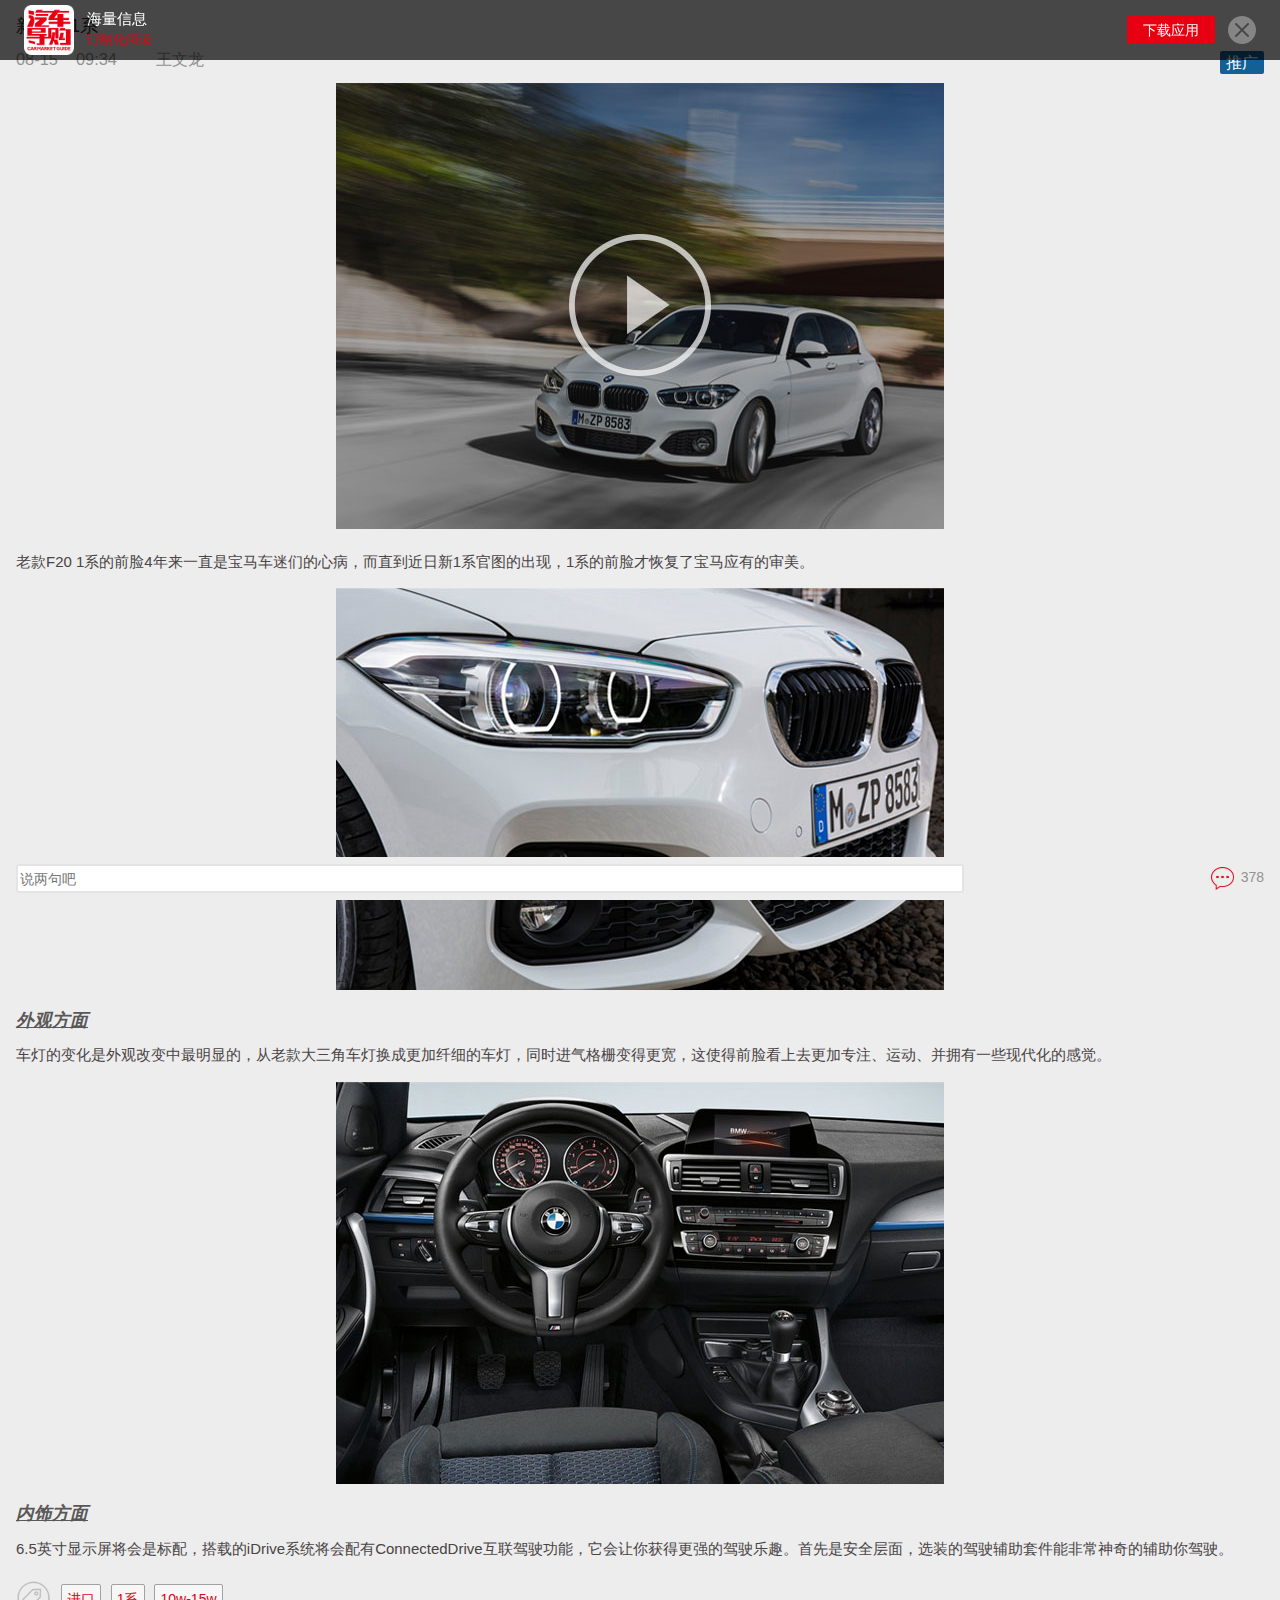
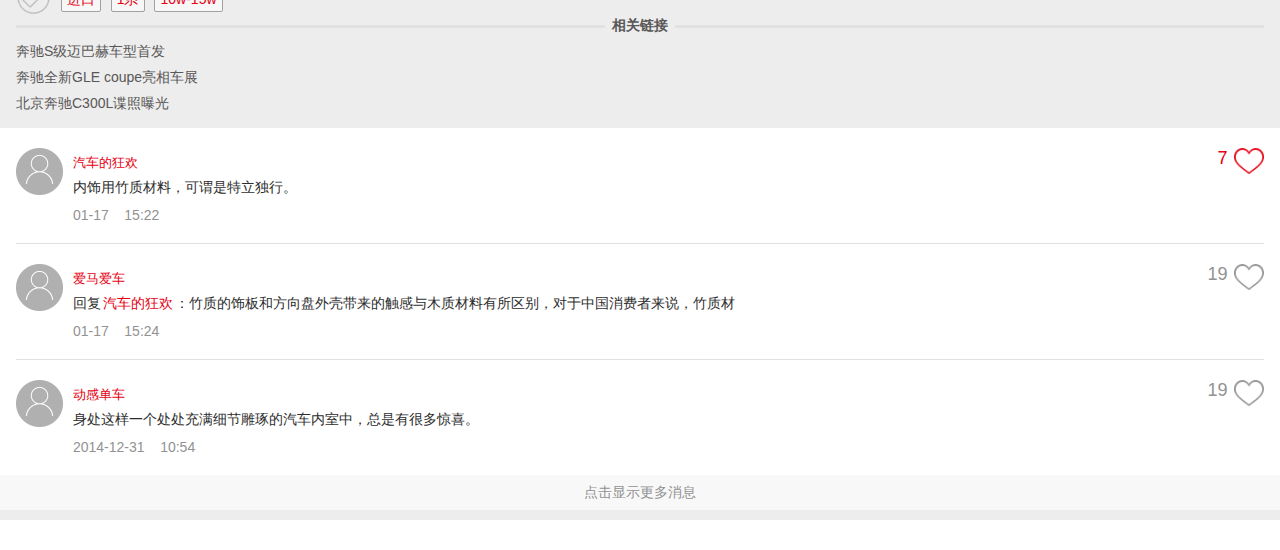
==== index.html @ 8f448280 "test" ====
<!DOCTYPE html>
<html lang="zh">
<head>
<meta charset="utf-8" />
<meta name="viewport" content="width=device-width,initial-scale=1.0,maximum-scale=1.0,minimum-scale=1.0,user-scalable=no">
<link href="css/qiche.css" type="text/css" rel="stylesheet">
<title>汽车导购分享</title>
<script>
	  function closeAD(id){
    	var ad = document.getElementById(id);
    	ad.style.display="none";
	}
</script>
</head>

<body>
<div class="xqBox">
	<header class="appDown" id="close">
			<div class="qiche_logo"><img src="images/logo_qiche.png"><div class="logo_text"><h3>海量信息</h3><p>订制化阅读</p></div></div>
			<a href="javascript:;" title="" class="appClose" onclick="closeAD('close')"></a>
			<a href="#" title="" class="appXiaz">下载应用</a>
	</header>
	<div class="share_cont">
		<section class="xqCont">
			<h1>新宝马1系</h1>
			<h3><em class="expand_bg">推广</em><time>08-15&nbsp;&nbsp;&nbsp;&nbsp;09:34</time><span>王文龙</span></h3>
			<article class="zMain">
				<div class="testdiv"><p><img src="images/video.jpg" /></p></div>
				<p>老款F20 1系的前脸4年来一直是宝马车迷们的心病，而直到近日新1系官图的出现，1系的前脸才恢复了宝马应有的审美。</p>
				<div class="testdiv"><p><img src="images/img01.jpg" /></p></div>
				<h3 style="font-style:italic;font-weight:600;color:rgb(89,87,87);text-decoration:underline">外观方面</h3>
				<p>车灯的变化是外观改变中最明显的，从老款大三角车灯换成更加纤细的车灯，同时进气格栅变得更宽，这使得前脸看上去更加专注、运动、并拥有一些现代化的感觉。</p>
				<div class="testdiv"><p><img src="images/img02.jpg" /></p></div>
				<h3 style="font-style:italic;font-weight:600;color:rgb(89,87,87);text-decoration:underline">内饰方面</h3>
				<p>6.5英寸显示屏将会是标配，搭载的iDrive系统将会配有ConnectedDrive互联驾驶功能，它会让你获得更强的驾驶乐趣。首先是安全层面，选装的驾驶辅助套件能非常神奇的辅助你驾驶。</p>
			</article>
			<div class="label_cont"><span class="label_ico"></span><em>进口</em><em>1系</em><em>10w-15w</em></div>
			<div class="related_link">
				<p class="related_line"><strong>相关链接</strong></p>
				<ul class="related_cont">
					<li><a href="#" title="">奔驰S级迈巴赫车型首发</a></li>
					<li><a href="#" title="">奔驰全新GLE coupe亮相车展</a></li>
					<li><a href="#" title="">北京奔驰C300L谍照曝光</a></li>
				</ul>
			</div>
		</section>
		<div class="comment_cont">
			<ul>
				<li>
					<div class="comment_user"><img src="images/head_unknow@2x.png" alt="" /></div>
					<aside class="comment_subjet">
						<cite>汽车的狂欢<span class="ico_collect_on">7<i></i></span></cite>
						<p>内饰用竹质材料，可谓是特立独行。</p>
						<time>01-17&nbsp;&nbsp;&nbsp;&nbsp;15:22</time>
					</aside>
				</li>
				<li>
					<div class="comment_user"><img src="images/head_unknow@2x.png" alt="" /></div>
					<aside class="comment_subjet">
						<cite>爱马爱车<span class="ico_collect_off">19<i></i></span></cite>
						<p>回复<mark>汽车的狂欢</mark>：竹质的饰板和方向盘外壳带来的触感与木质材料有所区别，对于中国消费者来说，竹质材</p>
						<time>01-17&nbsp;&nbsp;&nbsp;&nbsp;15:24</time>
					</aside>
				</li>
				<li>
					<div class="comment_user"><img src="images/head_unknow@2x.png" alt="" /></div>
					<aside class="comment_subjet">
						<cite>动感单车<span class="ico_collect_off">19<i></i></span></cite>
						<p>身处这样一个处处充满细节雕琢的汽车内室中，总是有很多惊喜。</p>
						<time>2014-12-31&nbsp;&nbsp;&nbsp;&nbsp;10:54</time>
					</aside>
				</li>
			</ul>
			<p class="check_more"><a href="javascript:;">点击显示更多消息</a></p>
		</div>
	</div>
	<footer class="publish_cont">
		<input type="text" placeholder="说两句吧">
		<span><i class="ico_comment"></i>378</span>
	</footer>
	
</div>
</body>
</html>
---- css/qiche.css ----
@charset "utf-8";
*{-webkit-box-sizing:border-box;-moz-box-sizing:border-box;box-sizing:border-box;}
html{-ms-touch-action:none;overflow-x:hidden;}
header article section footer nav aside{display:block;}
body,p,ul,li,h3,figure{margin:0;padding:0;border:0;}
ul,li{list-style:none;}
h1,p,i,em,cite{font-weight:normal;font-style:normal;font-weight:normal;margin:0;padding:0;}
img{-ms-interpolation-mode:bicubic;}
img{max-width:100%!important;}
body{font:62.5%/1.5em 'Microsoft Yahei','Lucida Grande','Helvetica','Arail','Verdana','sans-serif';}
a{text-decoration:none;}
.appDown{height:6em;background-image:url(../images/app_alahbg.png); background-repeat:repeat-x; padding:0 1.9%; position:fixed; left:0; top:0; width:100%; z-index:1000;}
.qiche_logo{float:left;display:inline;padding-top:.5em}
.qiche_logo img{width:5em;height:5em;float:left;}
.logo_text{float:left;font-size:1.3em;margin-left:1em;line-height:1.6em;margin-top:.3077em}
.logo_text h3{font-weight:500;color:rgb(255,255,255)}
.logo_text p{color:rgb(230,0,18)}
.appClose,.appXiaz{float:right;display:inline}
.appClose,.appXiaz{display:inline-block;height:100%;}
.appClose{background:url(../images/appClose.png) no-repeat 0 50% / contain;width:2.8em;margin:0 0 0 1.3em;}
.appXiaz{background:rgb(230,0,18);width:6.25em;line-height:2em;height:auto;margin-top:1.13em;color:rgb(254,254,254);text-align:center;border-radius:2px;-o-border-radius:2px;-moz-border-radius:2px;-webkit-border-radius:2px;font-size:1.4em;}
.share_cont{background:rgb(237,237,237)!important;width:100%;padding:1em 0;margin-bottom:3.07em}
.xqCont{font-size:1.4em;padding:0 1.143em}
.xqBox{width:100%;}
.xqCont h1{color:rgb(45,45,45);font-size:1.286em;line-height:1.857em;margin:0 0 .4143em;}
.xqCont h3{color:rgb(146,146,146);line-height:100%;font-weight:500;}
.xqCont h3 span{margin-left:3.125%;}
.zMain{margin-top:1.07em;font-size:1.071em;}
.testdiv{margin:.67em 0 1em;text-align:center;}
.zMain p{color:#494445;margin-top:15px;line-height:150%;}
.label_cont{margin:1.43em 0 .7143em;display:table}

.label_ico{background:url(../images/label_ico.png) no-repeat scroll 0 50% / cover;width:2.5em;height:2.5em;display:inline-block;float:left;}

.label_cont em{display:inline-block;background:rgb(247,247,247);border:solid 1px rgb(161,161,161);border-radius:2px;-o-border-radius:2px;-moz-border-radius:2px;-webkit-border-radius:2px;height:2em;margin-top:.25em;margin-left:0.7em;min-width:2.43em;line-height:2em;padding:0 .36em;color:rgb(230,0,18)}
.expand_bg{float:right;display:inline-block;background:rgb(18,96,149);color:rgb(255,255,255);line-height:1.42em;padding:0 .36em;border-radius:2px;-o-border-radius:2px;-moz-border-radius:2px;-webkit-border-radius:2px;}
.related_link{display:table;width:100%;}
.related_line{background:rgb(225,225,225);height:3px;text-align:center;}
.related_line strong{background:rgb(237,237,237);position:relative;top:-.5em;padding:0 .5em;color:rgb(89,87,87)}
.related_cont{overflow:hidden;margin:.5em 0;}
.related_cont li{line-height:1.36em;}
.related_cont li a{color:rgb(89,87,87);width:100%;white-space:nowrap;text-overflow:ellipsis;-o-text-overflow:ellipsis;-moz-text-overflow:ellipsis;-webkit-text-overflow:ellipsis;overflow:hidden;padding-top:.5em;display:block;}
.comment_cont{margin-top:.7143em;background:rgb(255,255,255);}
.comment_cont ul{overflow:hidden;font-size:1.4em;padding:0 1.143em}
.comment_cont li{padding:1.43em 0;border-bottom:solid 1px rgb(225,225,225);display:table;width:100%}
.comment_cont li:last-child{border-bottom:none;}
.comment_cont img{width:3.36em;height:3.36em;}
.comment_user{float:left;}
.comment_subjet{padding-left:4.07em;}
.comment_subjet cite{color:rgb(230,0,18);font-size:.93em;overflow:hidden;display:block;line-height:2.23em;}
.comment_subjet span{float:right;font-size:1.39em;line-height:1.21em;}
.comment_subjet i{float:right;display:block;width:2.3em;height:2em;line-height:1.6em;cursor:pointer;font-size:.72em;margin-left:.5em;}
.comment_subjet .ico_collect_on i{background:url(../images/ico_collect_on.png) no-repeat scroll 100% 0 / cover;}
.comment_subjet span.ico_collect_off{color:rgb(146,146,146)}
.comment_subjet .ico_collect_off i{background:url(../images/ico_collect_off.png) no-repeat scroll 100% 0 / cover;}
.comment_subjet p{color:rgb(45,45,45);margin-bottom:.7143em;line-height:150%;}
.comment_subjet time{color:rgb(146,146,146)}
.comment_subjet mark{background:none;color:rgb(230,0,18);margin:0 .143em}
.check_more{line-height:2.5em;text-align:center;font-size:1.4em;background:rgb(248,248,248)}
.check_more a{color:rgb(146,146,146)}
.publish_cont{position:fixed;bottom:0;left:0;width:100%;font-size:1.4em;background:rgb(237,237,237);padding:.5em 1.143em;height:3.07em}
.publish_cont input[type="text"]{width:76%;height:2.07em;border:solid 2px rgb(228,228,228);border-radius:2px;-o-border-radius:2px;-moz-border-radius:2px;-webkit-border-radius:2px;font-size:1em;float:left;display:inline}
.publish_cont span{float:right;color:rgb(146,146,146);display:inline-block;margin-top:.17em;line-height:1.64em;}
.ico_comment{background:url(../images/ico_comment.png) no-repeat scroll 0 0 / contain;display:inline-block;width:1.64em;height:1.64em;vertical-align:middle;margin-right:.5em;}
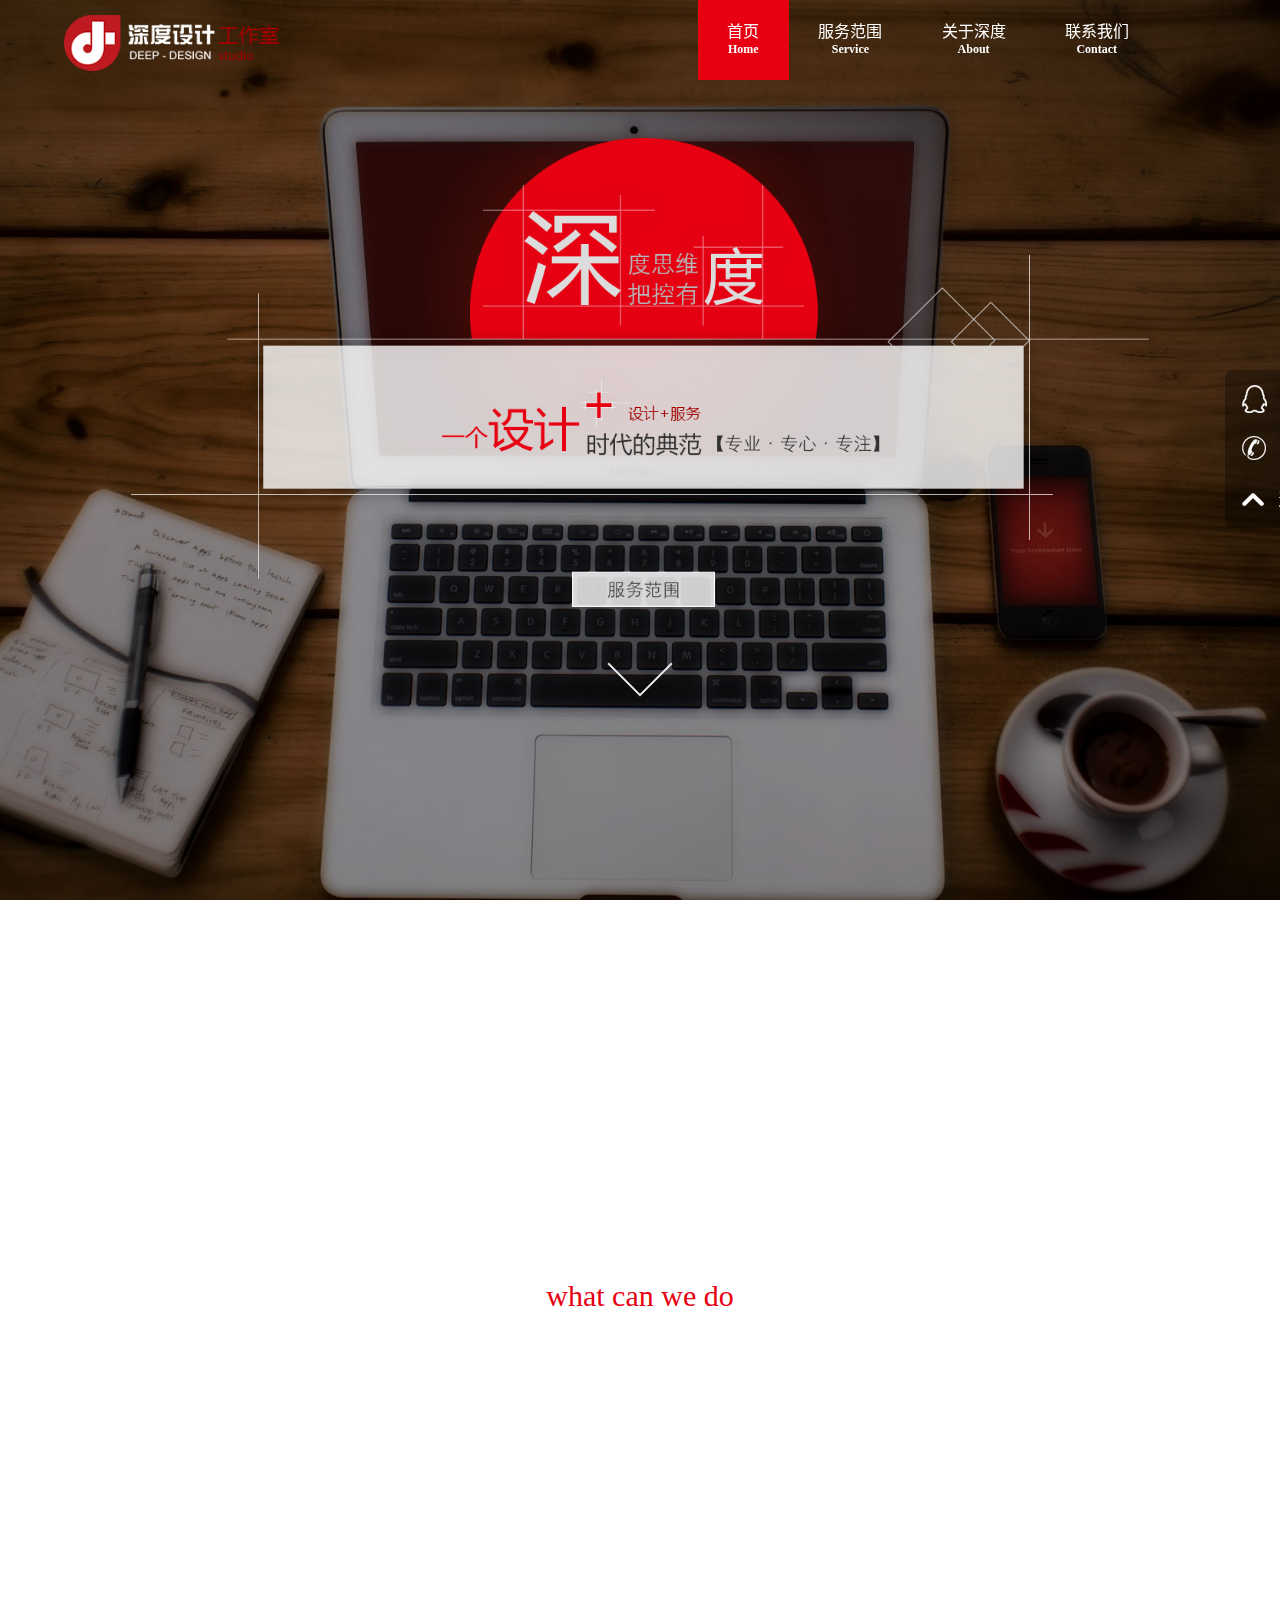
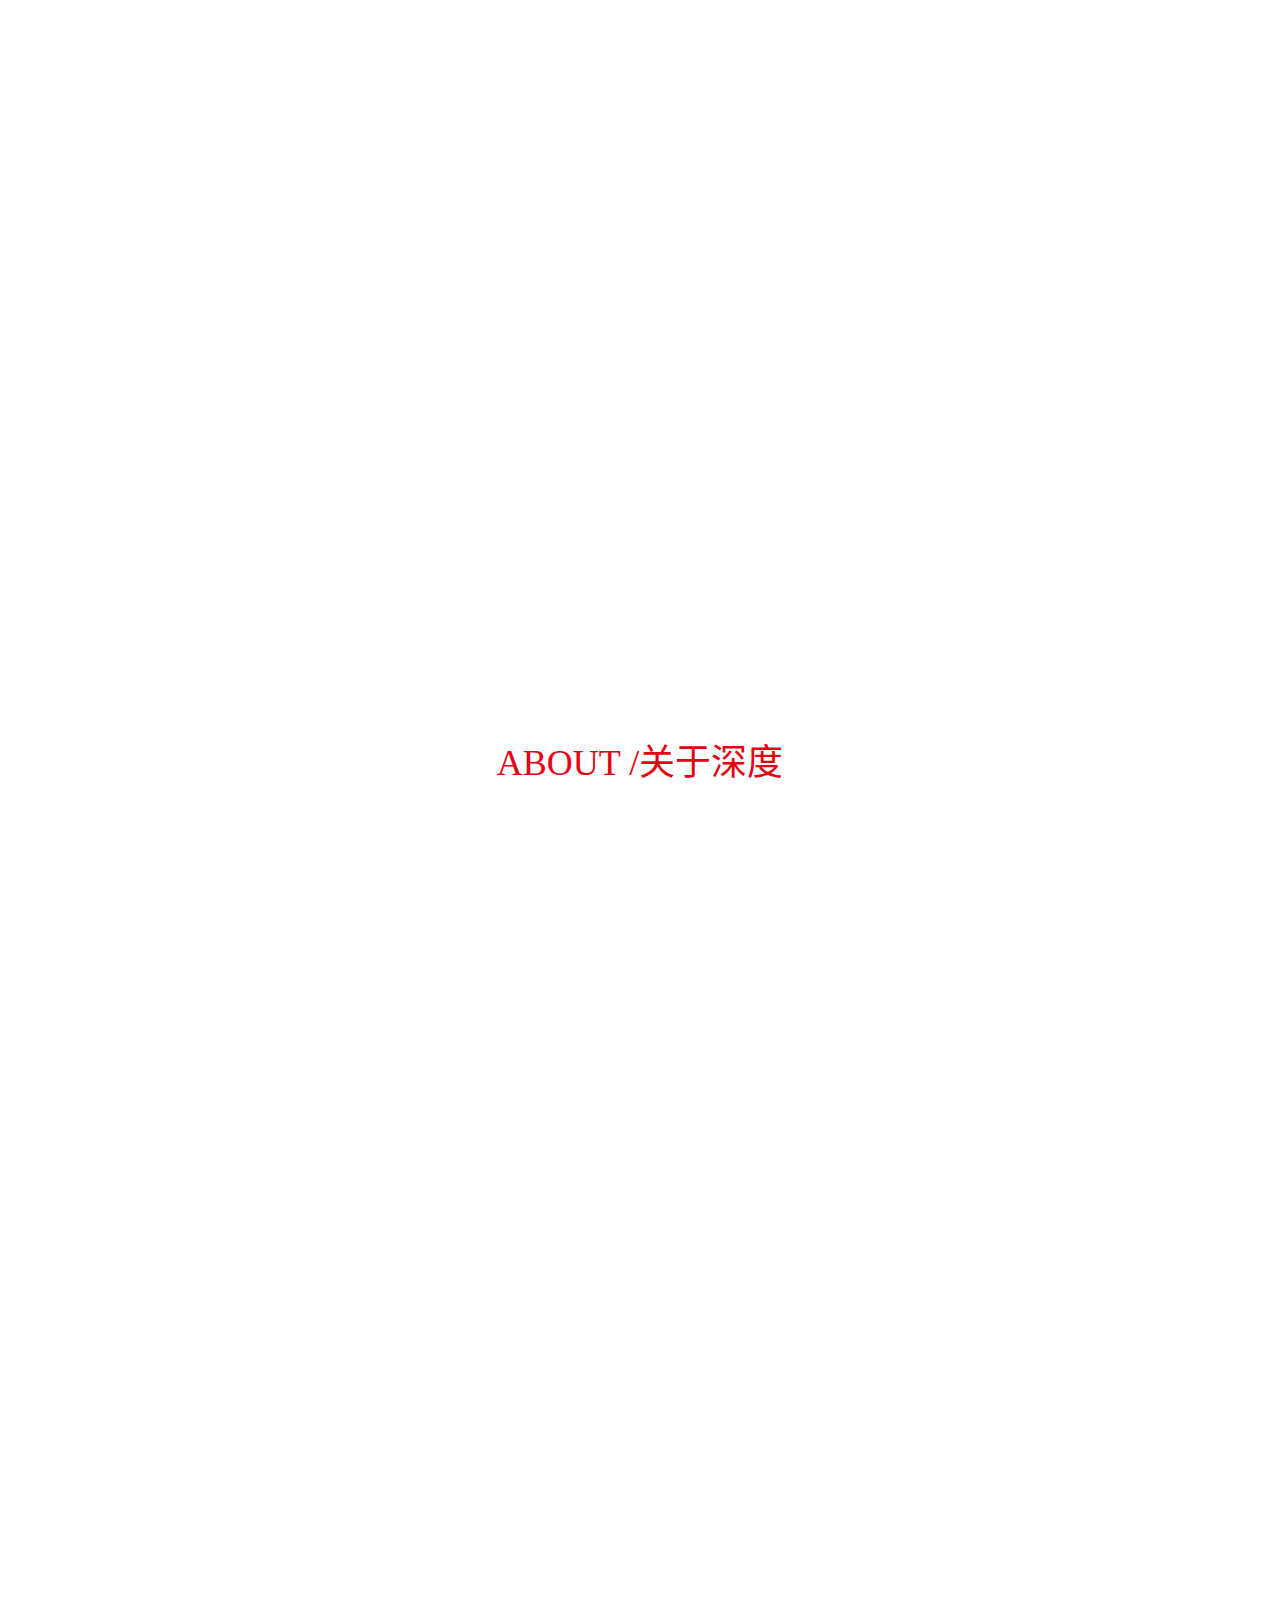
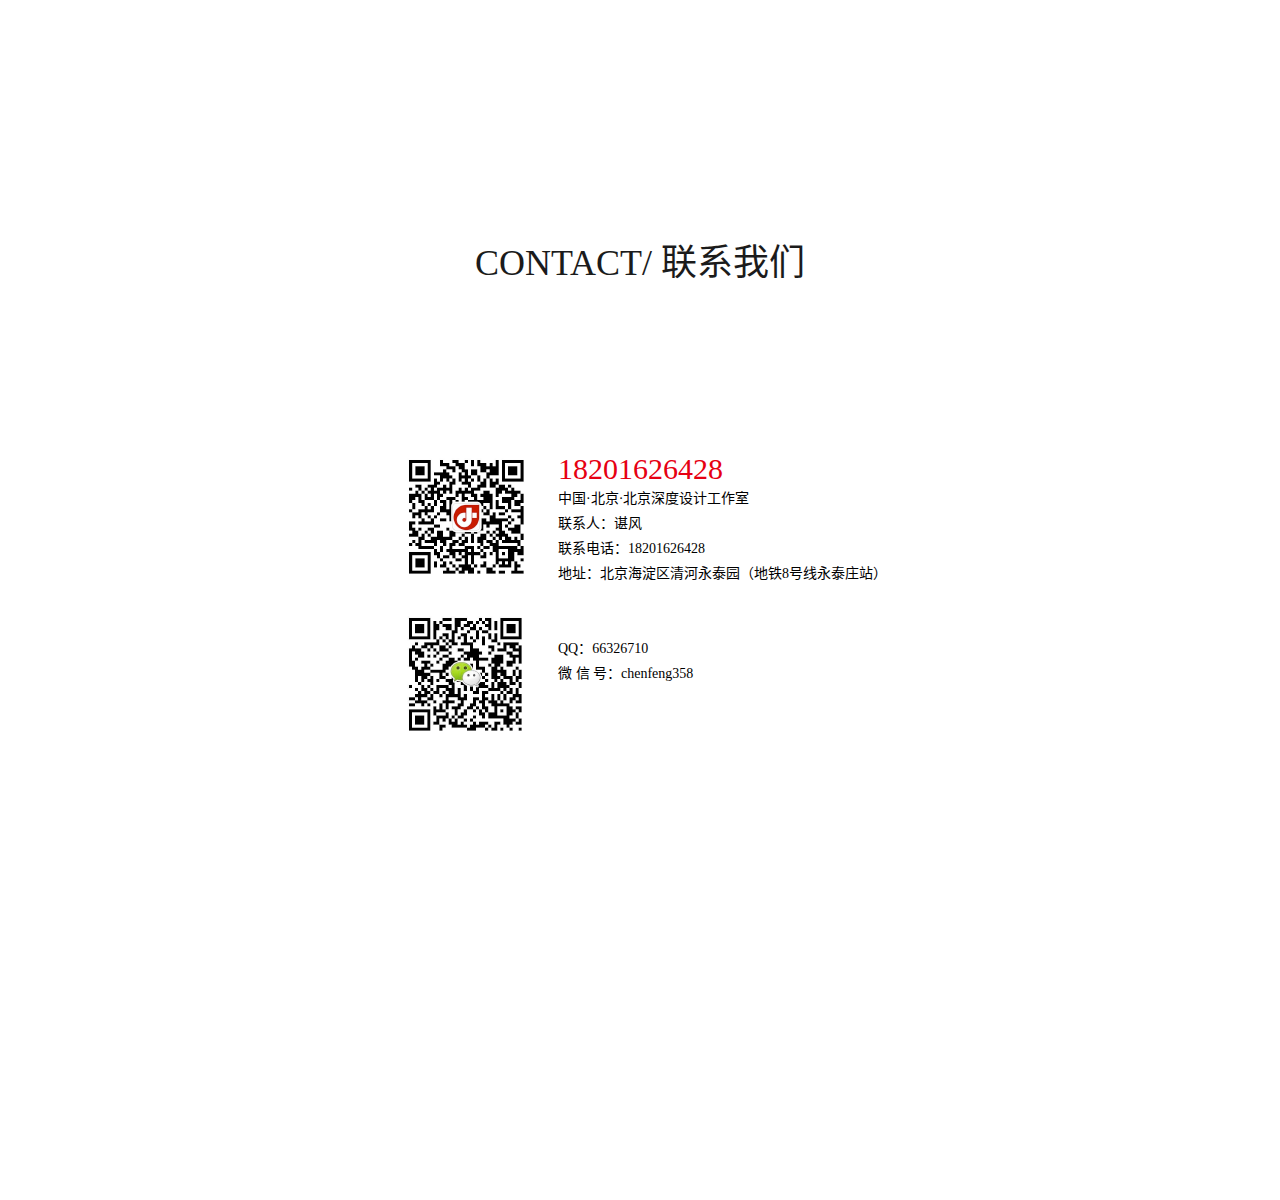
==== commit 487f6cdf: "some update" ====
--- a/index.html
+++ b/index.html
@@ -1,84 +1,193 @@
 <!DOCTYPE html>
-<html lang="zh">
+<html lang="zh-CN">
+
 <head>
-<meta charset="utf-8" />
-<meta name="viewport" content="width=device-width,initial-scale=1.0,maximum-scale=1.0,minimum-scale=1.0,user-scalable=no">
-<link href="css/qiche.css" type="text/css" rel="stylesheet">
-<title>汽车导购分享</title>
-<script>
-	  function closeAD(id){
-    	var ad = document.getElementById(id);
-    	ad.style.display="none";
-	}
-</script>
+    <meta content="text/html;charset=utf-8" http-equiv="content-type">
+    <meta name="viewport" content="initial-scale=1.0,maximum-scale=1.0,minimum-scale=1.0,user-scalable=0,width=device-width" />
+    <title>首页</title>
+    <link href="css/style.css" rel="stylesheet" type="text/css" />
+    <script type="text/javascript" charset="utf-8" src="js/jquery.min.js"></script>
+    <script type="text/javascript" charset="utf-8" src="js/index.js"></script>
+    <script src="js/jquery.easing.min.js"></script>
+    <script src="js/jquery.scrollify.min.js"></script>
+    <script>
+    $(function() {
+        $.scrollify({
+            section: '.deep-main',
+            scrollbars: false
+        });
+    });
+    </script>
 </head>
 
 <body>
-<div class="xqBox">
-	<header class="appDown" id="close">
-			<div class="qiche_logo"><img src="images/logo_qiche.png"><div class="logo_text"><h3>海量信息</h3><p>订制化阅读</p></div></div>
-			<a href="javascript:;" title="" class="appClose" onclick="closeAD('close')"></a>
-			<a href="#" title="" class="appXiaz">下载应用</a>
-	</header>
-	<div class="share_cont">
-		<section class="xqCont">
-			<h1>新宝马1系</h1>
-			<h3><em class="expand_bg">推广</em><time>08-15&nbsp;&nbsp;&nbsp;&nbsp;09:34</time><span>王文龙</span></h3>
-			<article class="zMain">
-				<div class="testdiv"><p><img src="images/video.jpg" /></p></div>
-				<p>老款F20 1系的前脸4年来一直是宝马车迷们的心病，而直到近日新1系官图的出现，1系的前脸才恢复了宝马应有的审美。</p>
-				<div class="testdiv"><p><img src="images/img01.jpg" /></p></div>
-				<h3 style="font-style:italic;font-weight:600;color:rgb(89,87,87);text-decoration:underline">外观方面</h3>
-				<p>车灯的变化是外观改变中最明显的，从老款大三角车灯换成更加纤细的车灯，同时进气格栅变得更宽，这使得前脸看上去更加专注、运动、并拥有一些现代化的感觉。</p>
-				<div class="testdiv"><p><img src="images/img02.jpg" /></p></div>
-				<h3 style="font-style:italic;font-weight:600;color:rgb(89,87,87);text-decoration:underline">内饰方面</h3>
-				<p>6.5英寸显示屏将会是标配，搭载的iDrive系统将会配有ConnectedDrive互联驾驶功能，它会让你获得更强的驾驶乐趣。首先是安全层面，选装的驾驶辅助套件能非常神奇的辅助你驾驶。</p>
-			</article>
-			<div class="label_cont"><span class="label_ico"></span><em>进口</em><em>1系</em><em>10w-15w</em></div>
-			<div class="related_link">
-				<p class="related_line"><strong>相关链接</strong></p>
-				<ul class="related_cont">
-					<li><a href="#" title="">奔驰S级迈巴赫车型首发</a></li>
-					<li><a href="#" title="">奔驰全新GLE coupe亮相车展</a></li>
-					<li><a href="#" title="">北京奔驰C300L谍照曝光</a></li>
-				</ul>
-			</div>
-		</section>
-		<div class="comment_cont">
-			<ul>
-				<li>
-					<div class="comment_user"><img src="images/head_unknow@2x.png" alt="" /></div>
-					<aside class="comment_subjet">
-						<cite>汽车的狂欢<span class="ico_collect_on">7<i></i></span></cite>
-						<p>内饰用竹质材料，可谓是特立独行。</p>
-						<time>01-17&nbsp;&nbsp;&nbsp;&nbsp;15:22</time>
-					</aside>
-				</li>
-				<li>
-					<div class="comment_user"><img src="images/head_unknow@2x.png" alt="" /></div>
-					<aside class="comment_subjet">
-						<cite>爱马爱车<span class="ico_collect_off">19<i></i></span></cite>
-						<p>回复<mark>汽车的狂欢</mark>：竹质的饰板和方向盘外壳带来的触感与木质材料有所区别，对于中国消费者来说，竹质材</p>
-						<time>01-17&nbsp;&nbsp;&nbsp;&nbsp;15:24</time>
-					</aside>
-				</li>
-				<li>
-					<div class="comment_user"><img src="images/head_unknow@2x.png" alt="" /></div>
-					<aside class="comment_subjet">
-						<cite>动感单车<span class="ico_collect_off">19<i></i></span></cite>
-						<p>身处这样一个处处充满细节雕琢的汽车内室中，总是有很多惊喜。</p>
-						<time>2014-12-31&nbsp;&nbsp;&nbsp;&nbsp;10:54</time>
-					</aside>
-				</li>
-			</ul>
-			<p class="check_more"><a href="javascript:;">点击显示更多消息</a></p>
-		</div>
-	</div>
-	<footer class="publish_cont">
-		<input type="text" placeholder="说两句吧">
-		<span><i class="ico_comment"></i>378</span>
-	</footer>
-	
-</div>
+    <!--头部开始-->
+    <header class="deep-header">
+        <div class="content deep-h">
+            <div class="deep-logo"></div>
+            <!--头部导航开始-->
+            <ul class="deep-h-nav" style="margin-right: 5%">
+                <li class="current">
+                    <a href="#n1">首页<br/><b>Home</b></a>
+                </li>
+                <li>
+                    <a href="#n2">服务范围<br/><b>Service</b></a>
+                </li>
+                <li>
+                    <a href="#n4">关于深度<br/><b>About</b></a>
+                </li>
+                <li>
+                    <a href="#n3">联系我们<br/><b>Contact</b></a>
+                </li>
+            </ul>
+            <!--头部导航结束-->
+        </div>
+        <!--头部按钮-->
+    </header>
+    <!--头部结束-->
+    <!--内1开始-->
+    <section class="deep-main" id="n1">
+        <div class="content">
+            <div class="main-home"><img src="img/home-sd.png" class="home-img" /><div class="main-xia"><img src="img/deep-xia.png" /></div></div>
+            
+        </div>
+    </section>
+    <!--内容1结束-->
+    <!--服务范围开始-->
+    <section class="deep-main" id="n2">
+        <div class="content">
+            <div class="main-home">
+                <h1>SERVICE / 服务范围</h1>
+                <p class="servic-p">what can we do</p>
+            </div>
+            <div class="main-home">
+                <ul class="main-servic">
+                    <li>
+                        <u class="cl"></u>
+                        <u class="cr"></u>
+                        <a href="#">
+                            <i></i>
+                            <h3 class="servic-h3">高端定制网站</h3>
+                            <div class="hon">
+                                <p class="hon-z">企业高端定制网页设计</p>
+                                <p>为您打造一款自己风格的网站</p>
+                            </div>
+                        </a>
+                    </li>
+                    <li>
+                        <u class="cl"></u>
+                        <u class="cr"></u>
+                        <a href="#">
+                            <i class="ydd"></i>
+                            <h3 class="servic-h3">移动端 H5</h3>
+                            <div class="hon">
+                                <p class="hon-z">打造手机网站/ 微网站制作</p>
+                                <p>布局移动互联网</p>
+                            </div>
+                        </a>
+                    </li>
+                    <li>
+                        <u class="cl"></u>
+                        <u class="cr"></u>
+                        <a href="#">
+                            <i class="appkf"></i>
+                            <h3 class="servic-h3">APP开发</h3>
+                            <div class="hon">
+                                <p class="hon-z">iOS / Andriod应用开发</p>
+                                <p>掌控智能终端时代</p>
+                            </div>
+                        </a>
+                    </li>
+                    <li>
+                        <u class="cl"></u>
+                        <u class="cr"></u>
+                        <a href="#">
+                            <i class="uisj"></i>
+                            <h3 class="servic-h3">UI设计</h3>
+                            <div class="hon">
+                                <p class="hon-z">平面设计 / icon图标设计</p>
+                                <p>人机交互、操作逻辑、界面美观的整体设计</p>
+                            </div>
+                        </a>
+                    </li>
+                    <li>
+                        <u class="cl"></u>
+                        <u class="cr"></u>
+                        <a href="#">
+                            <i class="ysfw"></i>
+                            <h3 class="servic-h3">印刷服务</h3>
+                            <div class="hon">
+                                <p class="hon-z">设计印刷一站式服务</p>
+                                <p>价格低，质量优，服务贴心</p>
+                            </div>
+                        </a>
+                    </li>
+                </ul>
+            </div>
+        </div>
+    </section>
+    <!--服务范围结束-->
+    <!--关于深度开始-->
+    <section class="deep-main" id="n3">
+        <div class="content">
+            <div class="main-home">
+                <h1 class="about-h1">ABOUT /关于深度 </h1>
+                <div class="about-cen">
+                    <img src="img/about.png" />
+                </div>
+                <div class="about-cl">
+                    <div class="about-clt ri"></div>
+                    <div class="ri wenzi">北京深度设计工作室<br/>成立于2014年</div>
+                    <span>成立</span>
+                </div>
+                <div class="about-cl about-zz">
+                    <div class="about-clt ri"></div>
+                    <div class="ri wenzi">专注于Android与IOS操作系统app开发、UI设计、网页设计、等，提供专业Android与IOS操作系统app开发。</div>
+                    <span>专注</span>
+                </div>
+                <div class="about-cl about-ln">
+                    <div class="about-clt fl"></div>
+                    <div class="fl wenzi">以“深入思维，把控有度”为理念，基于设计与开发的切合性，辅以至臻至诚的契约精神，更以严谨、专业的设计视角为每一位客户提供最佳可执行性的解决方案。</div>
+                    <span>理念</span>
+                </div>
+                <div class="about-cl about-ln about-fx">
+                    <div class="about-clt fl"></div>
+                    <div class="fl wenzi">从繁至简的“触屏时代”，用户体验至上。让用户在尺寸与触感之间感受点击的喜悦，增加用户的记忆力、专注力与思考力，让无限体验凝聚在指尖。</div>
+                    <span>方向</span>
+                </div>
+            </div>
+        </div>
+    </section>
+    <!--关于深度结束-->
+    <!--联系我们开始-->
+    <section class="deep-main" id="n4">
+        <div class="content">
+            <div class="main-home">
+                <h1 class="contact-h1">CONTACT/ 联系我们</h1>
+            </div>
+            <div class="main-contact">
+                <span class="cont1"><img src="img/erwema1.png" ></span>
+                <span><p class="cont2">18201626428</p><p>中国·北京·北京深度设计工作室</p><p>联系人：谌风</p><p>联系电话：18201626428</p><p>地址：北京海淀区清河永泰园（地铁8号线永泰庄站）</p><p style="margin-top:50px">QQ：66326710</p><p>微 信 号：chenfeng358</p></span>
+            </div>
+        </div>
+    </section>
+    <!--联系我们结束-->
+    <!--右侧悬浮开始-->
+    <div class="side">
+        <ul>
+            <li>
+                <a href="tencent://message/?uin=541592004&Site=qq&Menu=yes" target="_blank">
+                    <img src="img/img1.png" /></a>
+            </li>
+            <li>
+                <img src="img/img2.png" />
+            </li>
+            <li class="gototop">
+                <img src="img/img3.png" />
+            </li>
+        </ul>
+    </div>
+    <!--右侧悬浮结束-->
 </body>
+
 </html>
--- a/css/style.css
+++ b/css/style.css
@@ -0,0 +1,514 @@
+@charset "utf-8";
+* {
+    -webkit-tap-highlight-color: rgba(0, 0, 0, 0);
+    -moz-tap-highlight-color: rgba(0, 0, 0, 0);
+    -ms-tap-highlight-color: rgba(0, 0, 0, 0);
+    -o-tap-highlight-color: rgba(0, 0, 0, 0);
+    tap-highlight-color: rgba(0, 0, 0, 0);
+    margin: 0;
+    padding: 0;
+    outline: none;
+}
+
+body {
+    -webkit-text-size-adjust: none;
+    -moz-text-size-adjust: none;
+    -ms-text-size-adjust: none;
+    -o-text-size-adjust: none;
+    text-size-adjust: none;
+    font-family: "微软雅黑";
+    color: #000;
+    font-size: 16px;
+    box-orient: vertical;
+    box-align: stretch;
+    line-height: 1em;
+    background: #fff;
+    overflow-x: hidden;
+}
+
+input,
+textarea {
+    -webkit-user-select: text;
+    -webkit-appearance: none;
+    -moz-user-select: text;
+    -moz-appearance: none;
+    -ms-user-select: text;
+    -ms-appearance: none;
+    -o-user-select: text;
+    -o-appearance: none;
+    user-select: text;
+    appearance: none;
+}
+
+section,
+nav,
+article,
+aside,
+hgroup,
+header,
+footer {
+    display: block
+}
+
+input,
+textarea,
+select,
+button,
+table {
+    font-size: inherit;
+    font-family: inherit;
+    line-height: inherit
+}
+
+img,
+fieldset {
+    border: 0
+}
+ul,
+ol,
+li {
+    list-style: none;
+    margin:0;
+    padding:0;
+    border:none;
+}
+
+i,
+em,
+address {
+    font-style: normal
+}
+
+a {
+    color: inherit;
+    text-decoration: none
+}
+
+
+/*公共*/
+
+.clear {
+    clear: both
+}
+
+.fl {
+    float: left;
+}
+.ri {
+    float: right;
+}
+
+
+/*头部*/
+
+.deep-header {
+    position: fixed;
+    margin: 0 auto;
+    top:0;
+    width:100%;
+    z-index:999;
+}
+
+.content {
+    width: 1400px;
+    position: relative;
+    margin: 0 auto;
+}
+
+.deep-h {
+    font-size: 1rem;
+    color: #fff;
+}
+
+
+/*logo*/
+
+.deep-logo {
+    width: 215px;
+    height: 56px;
+    float: left;
+    position: absolute;
+    top: 50%;
+    margin-top: 15px;
+    background: url(../img/deep-logo2.png) no-repeat;
+    background-size: 100% 100%
+}
+
+
+/*导航*/
+
+.deep-h-nav {
+    width: 40%;
+    height: 100%;
+    display: table;
+    position: relative;
+    float:right
+}
+
+.deep-h-nav li {
+    width: 1%;
+    display: table-cell;
+    position: relative;
+    vertical-align: middle;
+    z-index: 1;
+    text-align: center;
+}
+
+.deep-h-nav li.current,
+.deep-h-nav li:hover{
+    background-color: #e60012;
+    color: #fff;
+    -webkit-transition-delay: 0s;
+    -moz-transition-delay: 0s;
+    transition-delay: 0s;
+}
+.deep-h-nav li a{
+	padding: 1.5rem 1.5rem;
+    display: block;
+    height: 100%;
+    white-space: nowrap;
+    position: relative;
+}
+.deep-h-nav b{
+	font-size:12px;
+	line-height:1em;
+}
+
+
+
+.ba-hadeer{background: #fff;box-shadow: 2px 1px 5px #ccc;-o-box-shadow: 2px 1px 5px #ccc;-ms-box-shadow: 2px 1px 5px #ccc;-moz-box-shadow: 2px 1px 5px #ccc;-webkit-box-shadow: 2px 1px 5px #ccc;}
+
+.ba-hadeer .deep-h{color:#000;}
+.ba-hadeer .deep-logo {
+    background: url(../img/deep-logo.png) no-repeat;
+    background-size: 100% 100%
+}
+
+
+
+/*内容*/
+.deep-main{
+    position: relative;
+    margin: 0px auto;
+    width: 100%;
+    height: 1100px;
+    overflow: hidden; 
+}
+#n1{
+    background: url(../img/home.jpg) fixed no-repeat center 0px;
+    background-size: cover;
+}
+#n2{
+    background: url(../img/servic.jpg) fixed no-repeat center 0px;
+    background-size: cover;
+}
+#n3{
+    background: #fff;
+    background-size: cover;
+}
+#n4{
+    background: url(../img/contact.jpg) fixed no-repeat center 0px;
+    background-size: cover;
+}
+
+
+/*内容1*/
+.main-home{
+    position: relative;
+    width:90%;
+    text-align:center;
+    margin: 12% auto
+}
+.home-img{width:100%;height:auto;}
+.main-xia{
+    position: relative;
+    width: 66px;
+    cursor: pointer;
+    margin: 5% auto
+}
+/*服务范围开始*/
+.main-home h1{font-size: 36px;color:#fff;line-height:50px;font-weight:normal;}
+.servic-p{font-size: 30px;color:#e60012;}
+
+
+.main-servic{position: relative;width: 100%}
+.main-servic li{float:left;width:20%;text-align: center;position: relative;height:330px;overflow: hidden;}
+.main-servic li u{
+    top:0;
+    display: block;
+    position: absolute;
+    width:150px;
+    height:150px;
+    border-radius: 50%;
+    margin-left: -75px;
+    left: 50%;
+    border:3px solid #fff;
+    background-size: 100% 100%;
+    -webkit-transition: all .5s ease-in-out 0s;
+    -moz-transition: all .5s ease-in-out 0s;
+    -ms-transition: all .5s ease-in-out 0s;
+    -o-transition: all .5s ease-in-out 0s;
+    transition: all .5s ease-in-out 0s;
+}
+.main-servic li .cl{clip: rect(0px,156px,156px,78px);}
+.main-servic li .cr{clip: rect(0px,78px,156px,0px)}
+
+.main-servic li:hover .cl{clip: rect(156px,156px,156px,78px);}
+.main-servic li:hover .cr{clip: rect(0px,78px,0px,0px);}
+.main-servic a{display: block;overflow: hidden;}
+.main-servic i{
+    top:0;
+    display: block;
+    position: relative;
+    width:150px;
+    height:150px;
+    border-radius: 50%;
+    margin-left: -75px;
+    left: 50%;
+    background:url(../img/servic01.png) center no-repeat;
+    background-size: 100% 100%;
+    z-index:10;
+}
+.main-servic .ydd{
+    background:url(../img/servic02.png) center no-repeat;
+    background-size: 100% 100%;
+}
+.main-servic .appkf{
+    background:url(../img/servic03.png) center no-repeat;
+    background-size: 100% 100%;
+}
+.main-servic .uisj{
+    background:url(../img/servic04.png) center no-repeat;
+    background-size: 100% 100%;
+}
+.main-servic .ysfw{
+    background:url(../img/servic05.png) center no-repeat;
+    background-size: 100% 100%;
+}
+.main-servic li:hover i{
+    -webkit-animation: start 0.5s ease-in-out 0.5s;
+    -moz-animation: start 0.5s ease-in-out 0.5s;
+    -ms-animation: start 0.5s ease-in-out 0.5s;
+    -o-animation: start 0.5s ease-in-out 0.5s;
+    animation: start 0.5s ease-in-out 0.5s;
+}
+@-webkit-keyframes start{
+    49%{-webkit-transform: translate(50px);}
+    50%{-webkit-transform: translate(-50px);}
+}
+@-moz-keyframes start{
+    0%,100%{-moz-transform: translate(50px);}
+    50%{-moz-transform: translate(50px);}
+}
+@-ms-keyframes start{
+    0%,100%{-ms-transform: translate(50px);}
+    50%{-ms-transform: translate(50px);}
+}
+@-o-keyframes start{
+    0%,100%{-ms-transform: translate(50px);}
+    50%{-ms-transform: translate(50px);}
+}
+@keyframes start{
+    49%{transform: translate(50px);opacity: 0}
+    50%{transform: translate(-50px);opacity: 0}
+}
+.hon{
+    position: absolute;
+    top:1px;
+    width:100%;
+    background:#e60012;
+    height:330px;
+    z-index:9;
+    -webkit-transform:translateY(330px) translateZ(0);
+    -moz-transform:translateY(330px) translateZ(0);
+    -ms-transform:translateY(330px) translateZ(0);
+    -o-transform:translateY(330px) translateZ(0);
+    transform:translateY(330px) translateZ(0)
+}
+.main-servic li:hover .hon{
+    -webkit-transform:translateY(0) translateZ(0);
+    -webkit-transition:-webkit-transform 0.2s ease-in-out 0.7s;
+    -moz-transform:translateY(0) translateZ(0);
+    -moz-transition:-moz-transform 0.2s ease-in-out 0.7s;
+    -ms-transform:translateY(0) translateZ(0);
+    -ms-transition:-ms-transform 0.2s ease-in-out 0.7s;
+    -o-transform:translateY(0) translateZ(0);
+    -o-transition:-o-transform 0.2s ease-in-out 0.7s;
+    transform:translateY(0) translateZ(0);
+    transition:transform 0.2s ease-in-out 0.7s
+}
+
+
+.servic-h3{color:#fff;line-height:60px;position: relative;z-index:10;margin-top:20px;}
+.main-servic p{font-size: 14px;line-height:20px;color: #fff;}
+.hon-z{margin-top:240px}
+/*关于深度开始*/
+.main-home .about-h1{color:#e60012;}
+.about-cen{position: relative;margin: 10% auto;opacity:0;}
+.about-cl{
+    position: absolute;
+    top:45%;
+    width:35%;
+    opacity:0;
+    -webkit-transform:translateX(-330px) translateZ(0);
+    -moz-transform:translateX(-330px) translateZ(0);
+    -ms-transform:translateX(-330px) translateZ(0);
+    -o-transform:translateX(-330px) translateZ(0);
+    transform:translateX(-330px) translateZ(0)
+}
+.wenzi{text-align:right;margin-right:15px;line-height:25px;font-size:14px;width:60%;}
+.about-clt{width:100px;height:100px;border-top-right-radius: 50%;border-bottom-left-radius: 50%;border-bottom-right-radius: 50%;background:#e60012}
+.about-cl span{position: absolute;top:0;width:100px;right:0;line-height:100px;color:#fff;font-size:24px;}
+.about-zz{
+    top:80%;
+    -webkit-transform:translateX(-330px) translateZ(0);
+    -moz-transform:translateX(-330px) translateZ(0);
+    -ms-transform:translateX(-330px) translateZ(0);
+    -o-transform:translateX(-330px) translateZ(0);
+    transform:translateX(-330px) translateZ(0)
+}
+.about-zz .about-clt{
+    transform:rotate(-90deg);
+    -ms-transform:rotate(-90deg);     /* IE 9 */
+    -moz-transform:rotate(-90deg);    /* Firefox */
+    -webkit-transform:rotate(-90deg); /* Safari 和 Chrome */
+    -o-transform:rotate(-90deg);  /* Opera */
+}
+.about-ln{
+    right:0;
+    -webkit-transform:translateX(330px) translateZ(0);
+    -moz-transform:translateX(330px) translateZ(0);
+    -ms-transform:translateX(330px) translateZ(0);
+    -o-transform:translateX(330px) translateZ(0);
+    transform:translateX(330px) translateZ(0)
+}
+.about-ln span{left:0;}
+.about-ln .wenzi{
+    text-align:left;
+    margin-left:15px;
+}
+.about-ln .about-clt{
+    transform:rotate(90deg);
+    -ms-transform:rotate(90deg);     /* IE 9 */
+    -moz-transform:rotate(90deg);    /* Firefox */
+    -webkit-transform:rotate(90deg); /* Safari 和 Chrome */
+    -o-transform:rotate(90deg);  /* Opera */
+}
+.about-fx{
+    top:80%;
+    right:0;
+    -webkit-transform:translateX(330px) translateZ(0);
+    -moz-transform:translateX(330px) translateZ(0);
+    -ms-transform:translateX(330px) translateZ(0);
+    -o-transform:translateX(330px) translateZ(0);
+    transform:translateX(330px) translateZ(0)
+}
+.about-ln .about-clt{
+    transform:rotate(180deg);
+    -ms-transform:rotate(180deg);     /* IE 9 */
+    -moz-transform:rotate(180deg);    /* Firefox */
+    -webkit-transform:rotate(180deg); /* Safari 和 Chrome */
+    -o-transform:rotate(180deg);  /* Opera */
+}
+
+.about-c01{
+    opacity: 1;
+    -webkit-transform:translateY(0) translateZ(0);
+    -webkit-transition:-webkit-transform 0.2s ease-in-out 0s,opacity 0.2s ease-in-out 0s;
+    -moz-transform:translateY(0) translateZ(0);
+    -moz-transition:-moz-transform 0.2s ease-in-out 0s,opacity 0.2s ease-in-out 0s;
+    -ms-transform:translateY(0) translateZ(0);
+    -ms-transition:-ms-transform 0.2s ease-in-out 0s,opacity 0.2s ease-in-out 0s;
+    -o-transform:translateY(0) translateZ(0);
+    -o-transition:-o-transform 0.2s ease-in-out 0s,opacity 0.2s ease-in-out 0s;
+    transform:translateY(0) translateZ(0);
+    transition:transform 0.2s ease-in-out 0s,opacity 0.2s ease-in-out 0s
+}
+.about-c02{
+    opacity: 1;
+    -webkit-transform:translateY(0) translateZ(0);
+    -webkit-transition:-webkit-transform 0.2s ease-in-out 0.5s,opacity 0.2s ease-in-out 0.5s;
+    -moz-transform:translateY(0) translateZ(0);
+    -moz-transition:-moz-transform 0.2s ease-in-out 0.5s,opacity 0.2s ease-in-out 0.5s;
+    -ms-transform:translateY(0) translateZ(0);
+    -ms-transition:-ms-transform 0.2s ease-in-out 0.5s,opacity 0.2s ease-in-out 0.5s;
+    -o-transform:translateY(0) translateZ(0);
+    -o-transition:-o-transform 0.2s ease-in-out 0.5s,opacity 0.2s ease-in-out 0.5s;
+    transform:translateY(0) translateZ(0);
+    transition:transform 0.2s ease-in-out 0.5s,opacity 0.2s ease-in-out 0.5s
+}
+.about-c03{
+    opacity: 1;
+    -webkit-transform:translateY(0) translateZ(0);
+    -webkit-transition:-webkit-transform 0.2s ease-in-out 1s,opacity 0.2s ease-in-out 1s;
+    -moz-transform:translateY(0) translateZ(0);
+    -moz-transition:-moz-transform 0.2s ease-in-out 1s,opacity 0.2s ease-in-out 1s;
+    -ms-transform:translateY(0) translateZ(0);
+    -ms-transition:-ms-transform 0.2s ease-in-out 1s,opacity 0.2s ease-in-out 1s;
+    -o-transform:translateY(0) translateZ(0);
+    -o-transition:-o-transform 0.2s ease-in-out 1s,opacity 0.2s ease-in-out 1s;
+    transform:translateY(0) translateZ(0);
+    transition:transform 0.2s ease-in-out 1s,opacity 0.2s ease-in-out 1s
+}
+/*联系我们开始*/
+.main-home .contact-h1{color:#1b1b1b;}
+.main-contact{position: absolute;width:600px;margin-top:25px;left: 50%;margin-left: -300px;}
+.main-contact span{font-size:14px;line-height: 25px;padding-left:25px;float:left;}
+.main-contact .cont1{text-align:right;vertical-align:top;padding-left:10%;}
+.cont2{color:#e60012;font-size:30px;line-height:35px;}
+
+/*右侧悬浮开始*/
+.side{
+    position: fixed;
+    right: 0;
+    top: 50%;
+    margin-top: -80px;
+    width: 55px;
+    background: rgba(0,0,0,0.3);
+    padding:4px 0 4px;
+    border-radius:8px 0 0 8px;
+    z-index:999999;
+}
+
+.side li{
+    cursor: pointer;
+    height: 50px;
+    width: 160px;
+    padding-left: 17px;
+    border-radius:8px 0 0 8px;
+    -webkit-transition: all 0.5s;
+    -moz-transition: all 0.5s;
+    -ms-transition: all 0.5s;
+    -o-transition: all 0.5s;
+    transition: all 0.5s;
+}
+.side li img{display: block;}
+.side li:hover{
+    margin-left: -105px;
+    background: rgba(0,0,0,0.6);
+}
+
+
+
+
+
+
+
+
+
+
+
+
+
+
+
+
+
+
+
+
+
+
+@media screen and (max-width:1450px) {
+.content{width:90%;}
+}